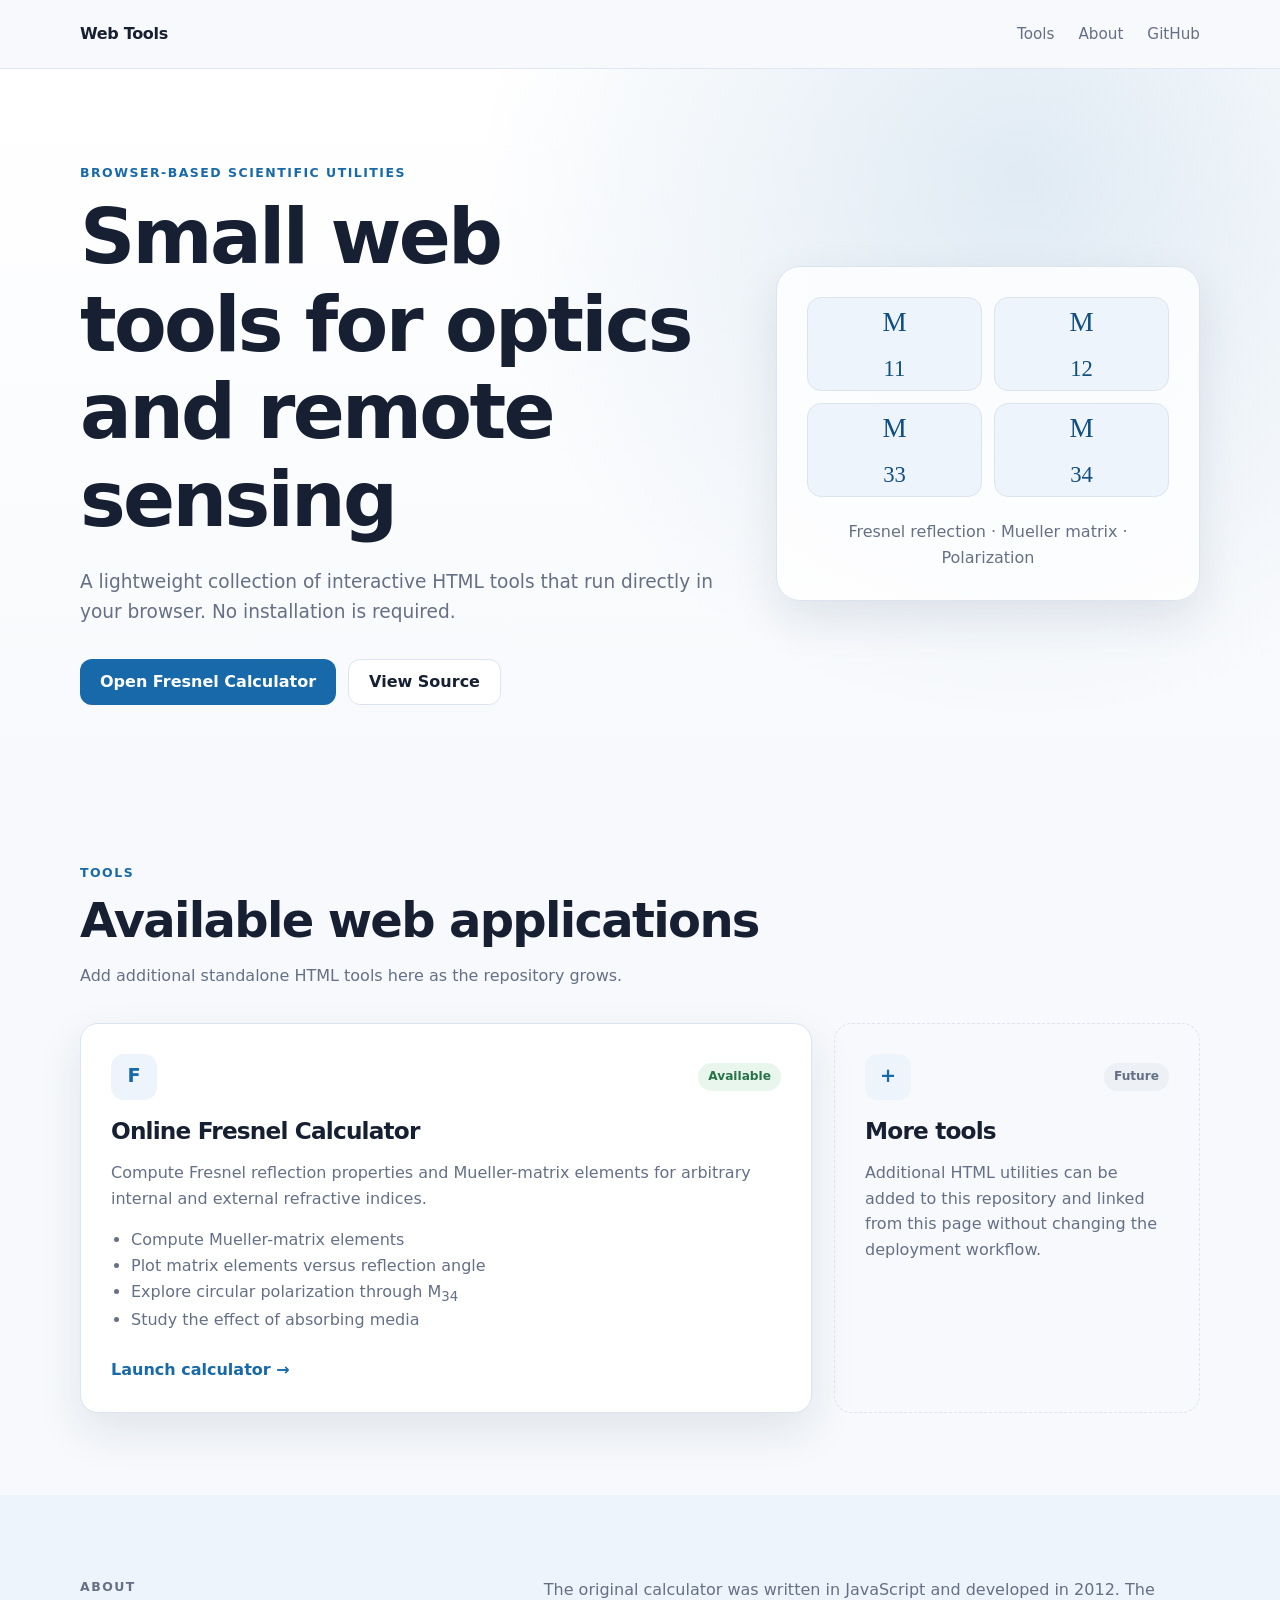
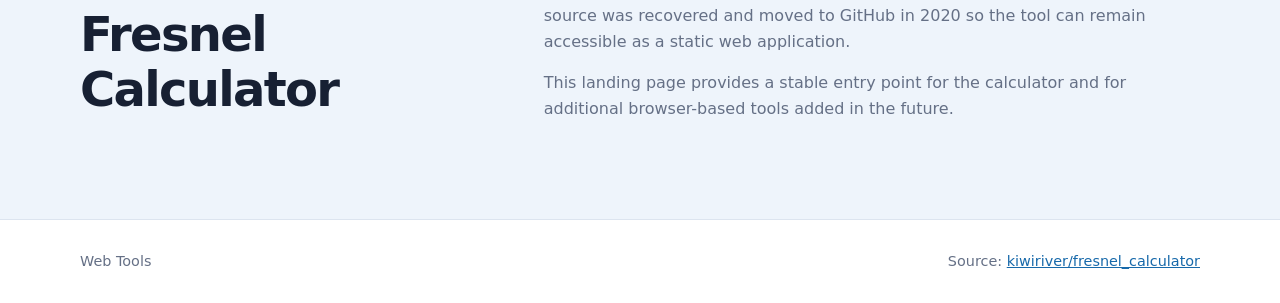
==== index.html @ f9ca5084 "update index.html" ====
<!DOCTYPE html>
<html lang="en">
<head>
  <meta charset="UTF-8">
  <meta name="viewport" content="width=device-width, initial-scale=1.0">
  <meta name="description" content="A collection of browser-based scientific tools, including an online Fresnel calculator for Mueller-matrix calculations and polarization studies.">
  <title>Web Tools | Fresnel Calculator</title>
  <link rel="stylesheet" href="assets/style.css">
</head>

<body>
  <header class="site-header">
    <div class="container nav">
      <a class="brand" href="./">Web Tools</a>
      <nav aria-label="Primary navigation">
        <a href="#tools">Tools</a>
        <a href="#about">About</a>
        <a href="https://github.com/kiwiriver/fresnel_calculator">GitHub</a>
      </nav>
    </div>
  </header>

  <main>
    <section class="hero">
      <div class="container hero-grid">
        <div>
          <p class="eyebrow">Browser-based scientific utilities</p>
          <h1>Small web tools for optics and remote sensing</h1>
          <p class="hero-text">
            A lightweight collection of interactive HTML tools that run directly
            in your browser. No installation is required.
          </p>
          <div class="hero-actions">
            <a class="button primary" href="tools/my.jqplot.fresnel.html">Open Fresnel Calculator</a>
            <a class="button secondary" href="https://github.com/kiwiriver/fresnel_calculator">View Source</a>
          </div>
        </div>

        <div class="hero-card" aria-label="Fresnel calculator summary">
          <div class="matrix">
            <span>M<sub>11</sub></span>
            <span>M<sub>12</sub></span>
            <span>M<sub>33</sub></span>
            <span>M<sub>34</sub></span>
          </div>
          <p>Fresnel reflection · Mueller matrix · Polarization</p>
        </div>
      </div>
    </section>

    <section id="tools" class="section">
      <div class="container">
        <div class="section-heading">
          <p class="eyebrow">Tools</p>
          <h2>Available web applications</h2>
          <p>Add additional standalone HTML tools here as the repository grows.</p>
        </div>

        <div class="tool-grid">
          <article class="tool-card featured">
            <div class="tool-top">
              <span class="tool-icon">F</span>
              <span class="status">Available</span>
            </div>
            <h3>Online Fresnel Calculator</h3>
            <p>
              Compute Fresnel reflection properties and Mueller-matrix elements
              for arbitrary internal and external refractive indices.
            </p>
            <ul>
              <li>Compute Mueller-matrix elements</li>
              <li>Plot matrix elements versus reflection angle</li>
              <li>Explore circular polarization through M<sub>34</sub></li>
              <li>Study the effect of absorbing media</li>
            </ul>
            <a class="tool-link" href="tools/my.jqplot.fresnel.html">
              Launch calculator <span aria-hidden="true">→</span>
            </a>
          </article>

          <article class="tool-card placeholder">
            <div class="tool-top">
              <span class="tool-icon">+</span>
              <span class="status muted">Future</span>
            </div>
            <h3>More tools</h3>
            <p>
              Additional HTML utilities can be added to this repository and
              linked from this page without changing the deployment workflow.
            </p>
          </article>
        </div>
      </div>
    </section>

    <section id="about" class="section alt">
      <div class="container about-grid">
        <div>
          <p class="eyebrow">About</p>
          <h2>Fresnel Calculator</h2>
        </div>
        <div>
          <p>
            The original calculator was written in JavaScript and developed in
            2012. The source was recovered and moved to GitHub in 2020 so the
            tool can remain accessible as a static web application.
          </p>
          <p>
            This landing page provides a stable entry point for the calculator
            and for additional browser-based tools added in the future.
          </p>
        </div>
      </div>
    </section>
  </main>

  <footer>
    <div class="container footer-content">
      <span>Web Tools</span>
      <span>
        Source:
        <a href="https://github.com/kiwiriver/fresnel_calculator">
          kiwiriver/fresnel_calculator
        </a>
      </span>
    </div>
  </footer>
</body>
</html>
---- assets/style.css ----
:root {
  --bg: #f7f9fc;
  --surface: #ffffff;
  --surface-alt: #eef4fb;
  --text: #172033;
  --muted: #657086;
  --line: #dce4ef;
  --accent: #1769aa;
  --accent-dark: #0f4f82;
  --shadow: 0 18px 45px rgba(28, 48, 77, 0.10);
  --radius: 18px;
}

* {
  box-sizing: border-box;
}

html {
  scroll-behavior: smooth;
}

body {
  margin: 0;
  font-family: Inter, ui-sans-serif, system-ui, -apple-system, BlinkMacSystemFont,
    "Segoe UI", sans-serif;
  color: var(--text);
  background: var(--bg);
  line-height: 1.6;
}

a {
  color: inherit;
}

.container {
  width: min(1120px, calc(100% - 40px));
  margin: 0 auto;
}

.site-header {
  position: sticky;
  top: 0;
  z-index: 10;
  border-bottom: 1px solid rgba(220, 228, 239, 0.85);
  background: rgba(247, 249, 252, 0.92);
  backdrop-filter: blur(12px);
}

.nav {
  min-height: 68px;
  display: flex;
  align-items: center;
  justify-content: space-between;
  gap: 24px;
}

.brand {
  font-weight: 750;
  text-decoration: none;
  letter-spacing: -0.02em;
}

nav {
  display: flex;
  gap: 24px;
}

nav a {
  color: var(--muted);
  text-decoration: none;
  font-size: 0.95rem;
}

nav a:hover {
  color: var(--accent);
}

.hero {
  padding: 94px 0 76px;
  background:
    radial-gradient(circle at 80% 15%, rgba(23, 105, 170, 0.13), transparent 34rem),
    linear-gradient(180deg, #ffffff 0%, var(--bg) 100%);
}

.hero-grid {
  display: grid;
  grid-template-columns: minmax(0, 1.2fr) minmax(280px, 0.8fr);
  gap: 60px;
  align-items: center;
}

.eyebrow {
  margin: 0 0 10px;
  color: var(--accent);
  font-size: 0.78rem;
  font-weight: 800;
  letter-spacing: 0.12em;
  text-transform: uppercase;
}

h1, h2, h3 {
  line-height: 1.14;
  letter-spacing: -0.035em;
}

h1 {
  max-width: 760px;
  margin: 0;
  font-size: clamp(2.7rem, 6vw, 5rem);
}

h2 {
  margin: 0 0 12px;
  font-size: clamp(2rem, 4vw, 3rem);
}

h3 {
  margin: 18px 0 12px;
  font-size: 1.45rem;
}

.hero-text {
  max-width: 690px;
  margin: 24px 0 0;
  color: var(--muted);
  font-size: 1.16rem;
}

.hero-actions {
  display: flex;
  flex-wrap: wrap;
  gap: 12px;
  margin-top: 32px;
}

.button {
  display: inline-flex;
  align-items: center;
  justify-content: center;
  min-height: 46px;
  padding: 0 20px;
  border-radius: 12px;
  font-weight: 700;
  text-decoration: none;
}

.button.primary {
  color: white;
  background: var(--accent);
}

.button.primary:hover {
  background: var(--accent-dark);
}

.button.secondary {
  border: 1px solid var(--line);
  background: white;
}

.hero-card {
  padding: 30px;
  border: 1px solid var(--line);
  border-radius: 24px;
  background: rgba(255, 255, 255, 0.82);
  box-shadow: var(--shadow);
}

.matrix {
  display: grid;
  grid-template-columns: repeat(2, 1fr);
  gap: 12px;
}

.matrix span {
  display: grid;
  place-items: center;
  min-height: 94px;
  border: 1px solid var(--line);
  border-radius: 14px;
  background: var(--surface-alt);
  color: var(--accent-dark);
  font-family: Georgia, serif;
  font-size: 1.7rem;
}

.hero-card p {
  margin: 22px 0 0;
  color: var(--muted);
  text-align: center;
}

.section {
  padding: 82px 0;
}

.section.alt {
  background: var(--surface-alt);
}

.section-heading {
  max-width: 700px;
  margin-bottom: 34px;
}

.section-heading > p:last-child,
.about-grid p {
  color: var(--muted);
}

.tool-grid {
  display: grid;
  grid-template-columns: minmax(0, 2fr) minmax(260px, 1fr);
  gap: 22px;
}

.tool-card {
  padding: 30px;
  border: 1px solid var(--line);
  border-radius: var(--radius);
  background: var(--surface);
}

.tool-card.featured {
  box-shadow: var(--shadow);
}

.tool-card.placeholder {
  background: transparent;
  border-style: dashed;
}

.tool-top {
  display: flex;
  align-items: center;
  justify-content: space-between;
}

.tool-icon {
  display: grid;
  place-items: center;
  width: 46px;
  height: 46px;
  border-radius: 13px;
  background: var(--surface-alt);
  color: var(--accent);
  font-weight: 850;
  font-size: 1.2rem;
}

.status {
  padding: 4px 10px;
  border-radius: 999px;
  background: #e8f6ee;
  color: #287248;
  font-size: 0.76rem;
  font-weight: 750;
}

.status.muted {
  color: var(--muted);
  background: #edf0f4;
}

.tool-card p,
.tool-card li {
  color: var(--muted);
}

.tool-card ul {
  padding-left: 1.25rem;
}

.tool-link {
  display: inline-block;
  margin-top: 8px;
  color: var(--accent);
  font-weight: 750;
  text-decoration: none;
}

.tool-link:hover {
  text-decoration: underline;
}

.about-grid {
  display: grid;
  grid-template-columns: minmax(220px, 0.75fr) minmax(0, 1.25fr);
  gap: 70px;
}

.about-grid p:first-child {
  margin-top: 0;
}

footer {
  padding: 30px 0;
  border-top: 1px solid var(--line);
  background: white;
}

.footer-content {
  display: flex;
  justify-content: space-between;
  gap: 20px;
  color: var(--muted);
  font-size: 0.9rem;
}

.footer-content a {
  color: var(--accent);
}

@media (max-width: 760px) {
  .hero {
    padding-top: 62px;
  }

  .hero-grid,
  .tool-grid,
  .about-grid {
    grid-template-columns: 1fr;
    gap: 28px;
  }

  .nav {
    align-items: flex-start;
    padding: 16px 0;
  }

  nav {
    gap: 14px;
    flex-wrap: wrap;
    justify-content: flex-end;
  }

  .footer-content {
    flex-direction: column;
  }
}
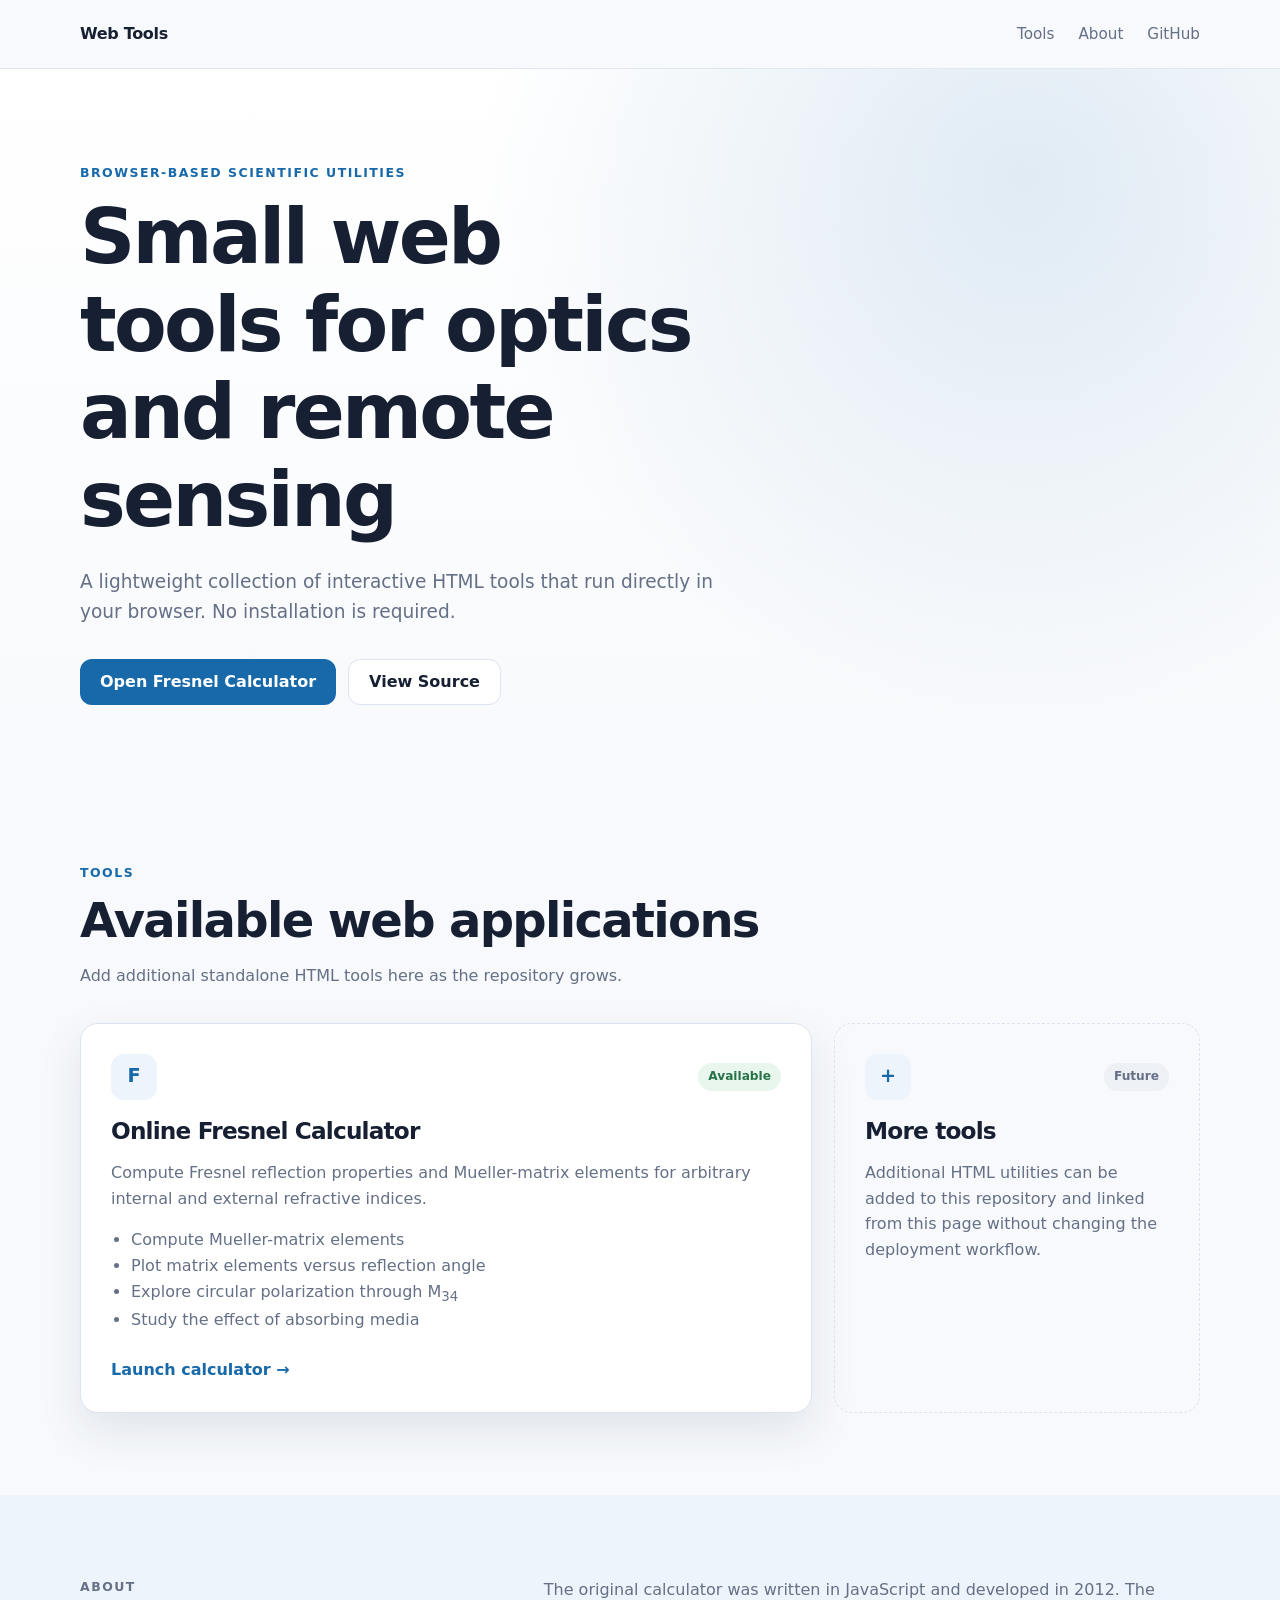
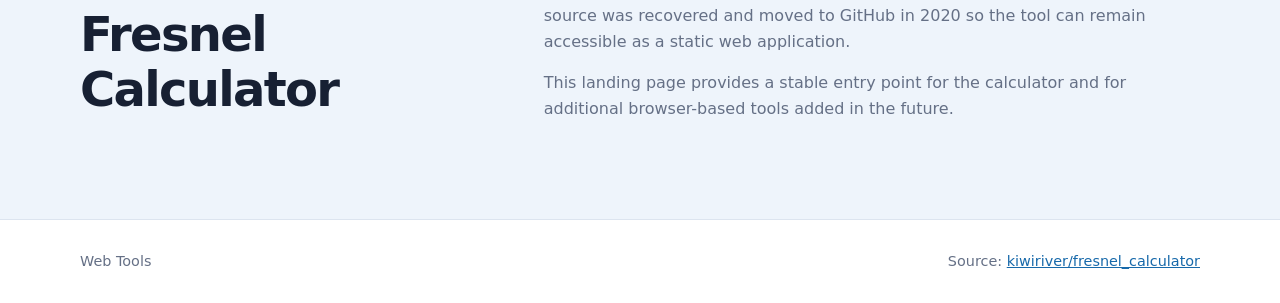
==== commit a4c32df9: "update" ====
--- a/index.html
+++ b/index.html
@@ -36,15 +36,6 @@
           </div>
         </div>
 
-        <div class="hero-card" aria-label="Fresnel calculator summary">
-          <div class="matrix">
-            <span>M<sub>11</sub></span>
-            <span>M<sub>12</sub></span>
-            <span>M<sub>33</sub></span>
-            <span>M<sub>34</sub></span>
-          </div>
-          <p>Fresnel reflection · Mueller matrix · Polarization</p>
-        </div>
       </div>
     </section>
 
